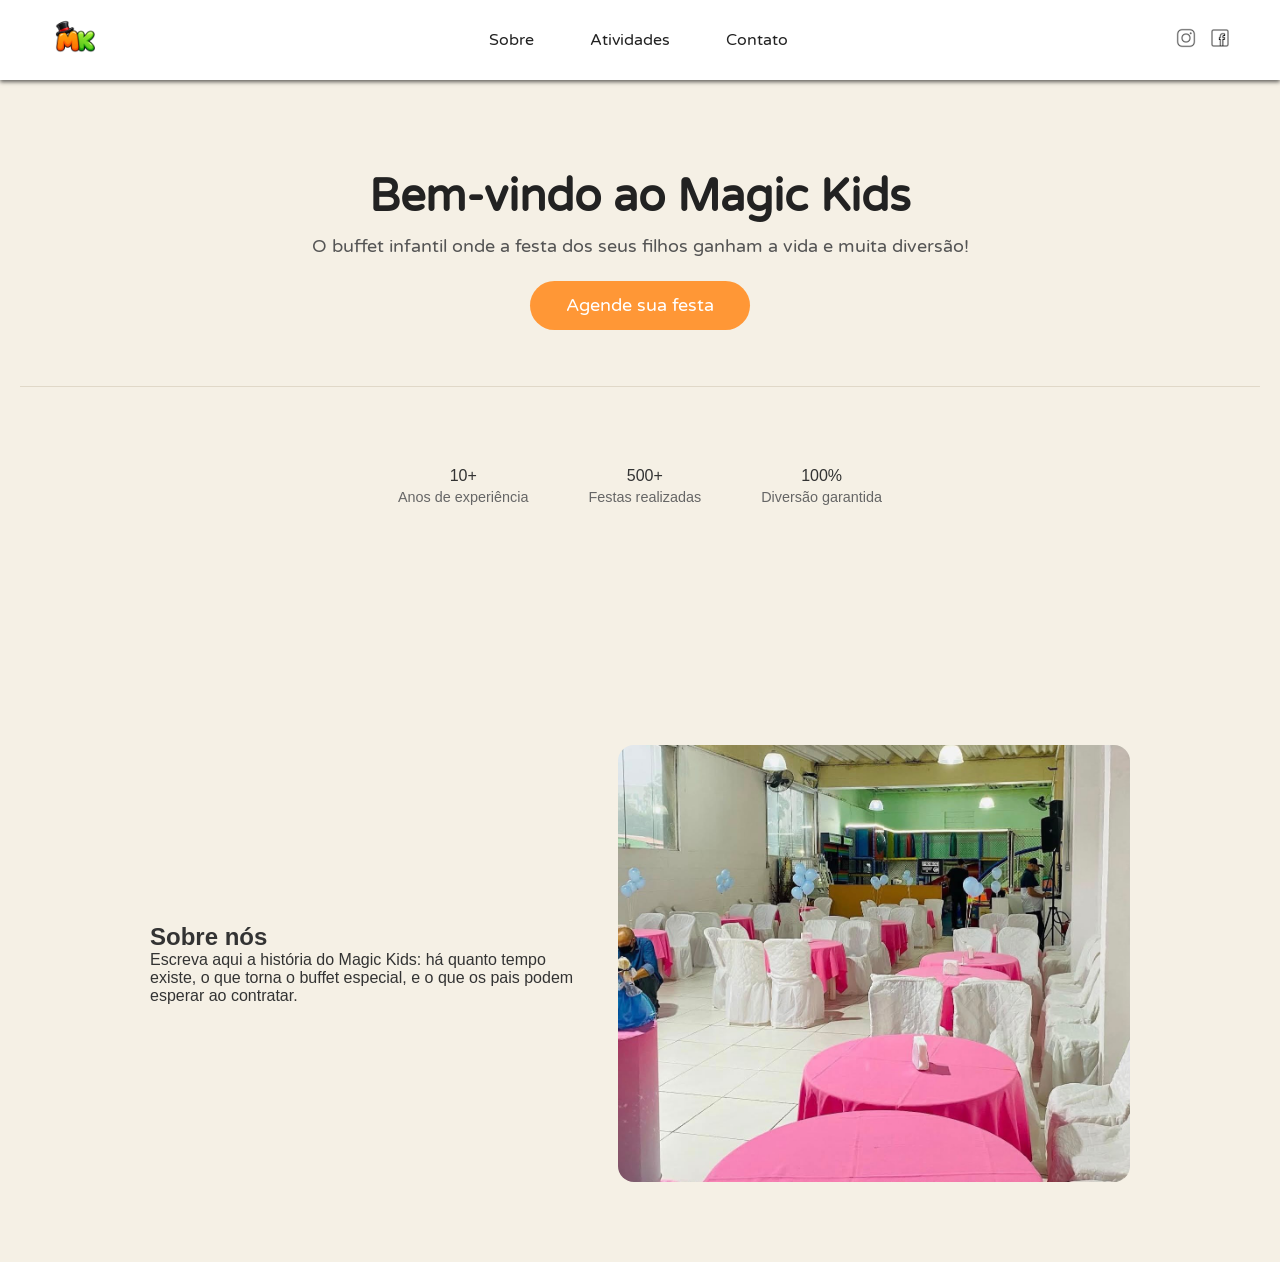
==== index.html @ 4e3cb8ff "buffet tcc" ====
<!DOCTYPE html>
<html lang="pt-br">
<head>
    <meta charset="UTF-8">
    <meta name="viewport" content="width=device-width, initial-scale=1.0">
    <title>Magic Kids</title>
    <link rel="stylesheet" href="style.css">

    <link href="https://fonts.googleapis.com/css2?family=Varela+Round&display=swap" rel="stylesheet">
    <link rel="stylesheet" href="https://www.instagram.com/buffet_magickids/">

</head>
<body>

    <header class="header" id="topo">
        <a href="#topo" class="logo">
            <img src="imagens/kids magic logo.png" alt="Magic Kids">
        </a>

        <nav class="menu">
            <ul>
                <li><a href="#sobre">Sobre</a></li>
                <li><a href="#atividades">Atividades</a></li>
                <li><a href="#contato">Contato</a></li>
            </ul>
        </nav>
        <div class="redes-sociais">
            <a href="https://www.instagram.com/buffet_magickids/" target="_blank">
                <img src="imagens/icons8-instagram-50.png" alt="Instagram">
            </a>
            <a href="https://www.facebook.com/buffetmagickids" target="_blank">
                <img src="imagens/icons8-facebook-50.png" alt="Facebook">
            </a>
        </div>
    </header>
    
    <main>
        <section class="hero" id="inicio">
            <h1>Bem-vindo ao Magic Kids</h1>
            <p>O buffet infantil onde a festa dos seus filhos ganham a vida e muita diversão!</p>
            <a href="#contato" class="btn-cta">Agende sua festa</a>

            <div class="hero-stats">
                <div class="stat">
                    <span class="stat-number">10+</span>
                    <span class="stat-label">Anos de experiência</span>
                </div>
                <div class="stat">
                    <span class="stat-number">500+</span>
                    <span class="stat-label">Festas realizadas</span>
                </div>
                <div class="stat">
                    <span class="stat-number">100%</span>
                    <span class="stat-label">Diversão garantida</span>
                </div>
            </div>
        </section>
    </main>
    <section class="sobre" id="sobre">
        <div class="sobre-texto">
            <h2>Sobre nós</h2>
            <p>Escreva aqui a história do Magic Kids: há quanto tempo existe, o que torna o buffet especial, e o que os pais podem esperar ao contratar.</p>
        </div>

        <div class="sobre-imagem">
            <img src="imagens/local 1.jpeg" alt="Espaço do Magic Kids">
        </div>
    </section> 

</body>
</html>
---- style.css ----
:root{
    --laranja: #FF9736;
    --verde:#7ED321;
    --preto:#222222;
}
*{
    margin: 0;  
    padding: 0;
    box-sizing: border-box;
}
body{
    font-family: 'Poppins', sans-serif;
    color: #333;
    background-color: #F5F0E5;
}
.header{
    display: flex;
    align-items: center;
    justify-content: space-between;
    height: 80px;
    padding: 0 50px;
    background-color: #fff;
    width: 100%;
    position: fixed;
    top: 0;
    box-shadow: 0 2px 4px rgba(0, 0, 0, 0.6 );
}
.header .logo img{
    height: 50px;
    width: auto;
}
.header .menu ul{
    display: flex;
    list-style: none;
    gap: 24px;
}
.header .menu ul li a{
    font-family: 'Varela Round', sans-serif;
    text-decoration: none;
    color: var(--preto);
    padding: 8px 16px;
    position: relative;
    transition: all 0.25s ease;
}
.header .menu ul li a::after{
    content: '';
    position: absolute;
    left: 0;
    bottom: 0;
    width: 0;
    height: 2px;
    background-color: var(--laranja);
    transition: width 0.25s ease;
}
.header .menu ul li a:hover{
    background-color: var(--laranja);
    color: #fff;
    border-radius: 20px;
}
main{
    padding-top: 90px;
}
.hero{
    text-align: center;
    padding: 80px 20px;
}
.hero-stats{
    display: flex;
    justify-content: center;
    gap: 60px;
    margin-top: 56px;
    padding: 80px;
    border-top: 1px solid #e0d8c8
}
.stat{
    display: flex;
    flex-direction: column;
    align-items: center;
}
.stat-numero{
    font-family: 'Varela Round', sans-serif;
    font-size: 2rem;
    font-weight: 700;
    color: var(--laranja);
}
.stat-label{
    margin-top: 4px;
    font-size: 0.9rem;
    color: #666;
}
.hero h1{
    font-size: 2.8rem;
    font-family: 'Varela Round', sans-serif;
    color: var(--preto);
}
.hero p{
    margin-top: 12px;
    font-size: 1.1rem;
    font-family: 'Varela Round', sans-serif;
    color: #555;

}
.btn-cta{
    display: inline-block;
    margin-top: 24px;
    text-decoration: none;
    font-family: 'Varela Round', sans-serif;
    font-size: 1.1rem;
    color: #fff;
    background-color: var(--laranja);
    padding: 14px 36px;
    border-radius: 30px;
    transition: all 0.25s ease;
}
.btn-cta:hover{
    background-color: var(--verde);
    transform: translateY(-3px);
}
.sobre{
    display: flex;
    align-items: center;
    gap: 40px;
    padding: 80px 60px;
    max-width: 1100px;
    margin: 0 auto;
}
.sobre-text{
    flex: 1;
}
.sobre-text h2{
    font-size: 2rem;
    font-family: 'Varela Round', sans-serif;
    color: var(--laranja);
}
.sobre-text p{
    margin-top: 16px;
    font-size: 1.05rem;
    color: #444;
    line-height: 1.6;
}
.sobre-img{
    flex: 1;
}
.sobre-imagem img{
    width: 100%;
    border-radius: 16px;
    display: block;
}
.redes-sociais{
    display: flex;
    gap: 14px;
    align-items: center;
}
.redes-sociais img{
    width: 20px;
    height: 20px;
    transition: transform 0.25s ease;
}
.redes-sociais img:hover{
    transform: scale(1.15);
}
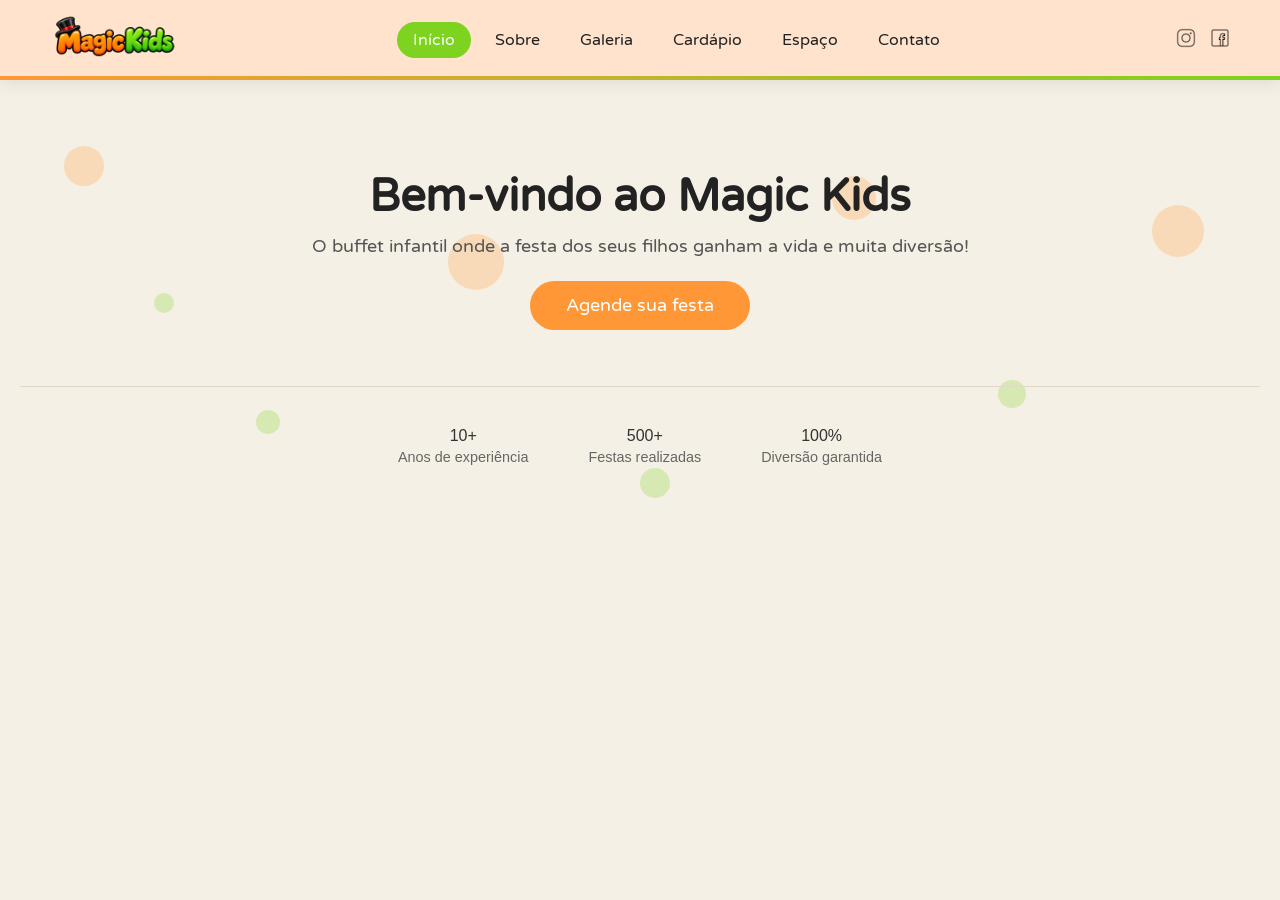
==== commit b1d800df: "Adicionando arquivos do projeto" ====
--- a/index.html
+++ b/index.html
@@ -5,23 +5,36 @@
     <meta name="viewport" content="width=device-width, initial-scale=1.0">
     <title>Magic Kids</title>
     <link rel="stylesheet" href="style.css">
+    <link rel="icon" type="image/png" href="imagens/kids magic logo.png">
 
     <link href="https://fonts.googleapis.com/css2?family=Varela+Round&display=swap" rel="stylesheet">
     <link rel="stylesheet" href="https://www.instagram.com/buffet_magickids/">
 
 </head>
 <body>
-
+    <div class="bolhas" aria-hidden="true">
+        <span></span>
+        <span></span>
+        <span></span>   
+        <span></span>
+        <span></span>
+        <span></span>
+        <span></span>
+        <span></span>
+    </div>
     <header class="header" id="topo">
-        <a href="#topo" class="logo">
-            <img src="imagens/kids magic logo.png" alt="Magic Kids">
+        <a href="index.html" class="logo">
+            <img src="imagens/magics kids.png" alt="Magic Kids">
         </a>
 
         <nav class="menu">
             <ul>
-                <li><a href="#sobre">Sobre</a></li>
-                <li><a href="#atividades">Atividades</a></li>
-                <li><a href="#contato">Contato</a></li>
+                <li><a href="index.html" class="ativo">Início</a></li>
+                <li><a href="sobre.html">Sobre</a></li>
+                <li><a href="galeria.html">Galeria</a></li>
+                <li><a href="cardapio.html">Cardápio</a></li>
+                <li><a href="espaco.html">Espaço</a></li>
+                <li><a href="contato.html">Contato</a></li>
             </ul>
         </nav>
         <div class="redes-sociais">
@@ -56,16 +69,7 @@
             </div>
         </section>
     </main>
-    <section class="sobre" id="sobre">
-        <div class="sobre-texto">
-            <h2>Sobre nós</h2>
-            <p>Escreva aqui a história do Magic Kids: há quanto tempo existe, o que torna o buffet especial, e o que os pais podem esperar ao contratar.</p>
-        </div>
 
-        <div class="sobre-imagem">
-            <img src="imagens/local 1.jpeg" alt="Espaço do Magic Kids">
-        </div>
-    </section> 
-
+    
 </body>
 </html>
--- a/style.css
+++ b/style.css
@@ -13,6 +13,7 @@
     font-family: 'Poppins', sans-serif;
     color: #333;
     background-color: #F5F0E5;
+    position: relative;
 }
 .header{
     display: flex;
@@ -20,20 +21,30 @@
     justify-content: space-between;
     height: 80px;
     padding: 0 50px;
-    background-color: #fff;
+    background-color: #FFE3CC;
     width: 100%;
     position: fixed;
     top: 0;
-    box-shadow: 0 2px 4px rgba(0, 0, 0, 0.6 );
+    box-shadow: 0 4px 16px rgba(0, 0, 0, 0.08 );
+    z-index: 1000;
+}
+.header::after{
+    content: '';
+    position: absolute;
+    left: 0;
+    bottom: 0;
+    width: 100%;
+    height: 4px;
+    background: linear-gradient(90deg, var(--laranja), var(--verde))
 }
 .header .logo img{
-    height: 50px;
+    height: 85px;
     width: auto;
 }
 .header .menu ul{
     display: flex;
     list-style: none;
-    gap: 24px;
+    gap: 8px;
 }
 .header .menu ul li a{
     font-family: 'Varela Round', sans-serif;
@@ -70,7 +81,7 @@
     justify-content: center;
     gap: 60px;
     margin-top: 56px;
-    padding: 80px;
+    padding: 40px 80px;
     border-top: 1px solid #e0d8c8
 }
 .stat{
@@ -159,4 +170,235 @@
 }
 .redes-sociais img:hover{
     transform: scale(1.15);
+}
+.bolhas{
+    position: absolute;
+    inset: 0;
+    z-index: -1;
+    pointer-events: none;
+    overflow: hidden;
+}
+.bolhas span{
+    position: absolute;
+    border-radius: 50%;
+    opacity: 0.25;
+    animation: bolha 6s ease-in-out infinite;
+}
+.bolhas span:nth-child(odd){ background: var(--laranja); }
+.bolhas span:nth-child(even){ background: var(--verde); }
+
+.bolhas span:nth-child(1){ left: 5%;  top: 25%; width: 40px; height: 40px; }
+.bolhas span:nth-child(2){ left: 20%; top: 70%; width: 24px; height: 24px; animation-delay: 1s; }
+.bolhas span:nth-child(3){ left: 35%; top: 40%; width: 56px; height: 56px; animation-delay: 2s; }
+.bolhas span:nth-child(4){ left: 50%; top: 80%; width: 30px; height: 30px; animation-delay: 0.5s; }
+.bolhas span:nth-child(5){ left: 65%; top: 30%; width: 44px; height: 44px; animation-delay: 1.5s; }
+.bolhas span:nth-child(6){ left: 78%; top: 65%; width: 28px; height: 28px; animation-delay: 2.5s; }
+.bolhas span:nth-child(7){ left: 90%; top: 35%; width: 52px; height: 52px; animation-delay: 3s; }
+.bolhas span:nth-child(8){ left: 12%; top: 50%; width: 20px; height: 20px; animation-delay: 3.5s; }
+
+@keyframes bolha{
+    0%, 100%{ transform: translateY(0); }
+    50%{ transform: translateY(-40px); }
+}
+.sobre-texto p + p{
+    margin-top: 12px;
+}
+.diferenciais{
+    list-style: none;
+    margin-top: 24px;
+}
+.diferenciais li{
+    position: relative;
+    padding-left: 32px;
+    margin-bottom: 12px;
+    color: #444;
+}
+.diferenciais li::before{
+    content: '✔';
+    position: absolute;
+    left: 0;
+    top: 0;
+    width: 22px;
+    height: 22px;
+    border-radius: 50%;
+    background-color: var(--verde);
+    color: #fff;
+    font-size: 0.8rem;
+    text-align: center;
+    line-height: 22px;
+}
+.galeria{
+    text-align: center;
+    padding: 80px 20px;
+    max-width: 1100px;
+    margin: 0 auto;
+}
+.galeria h2{
+    font-size: 2rem;
+    font-family: 'Varela Round', sans-serif;
+    color: var(--laranja);
+}
+.galeria-intro{
+    margin-top: 12px;
+    color: #555;
+}
+.galeria-grid{
+    display: grid;
+    grid-template-columns: repeat(3, 1fr);
+    gap: 32px;
+    margin-top: 40px;
+}
+.galeria-card{
+    background-color: #fff;
+    border-radius: 16px;
+    overflow: hidden;
+    box-shadow: 0 4px 16px rgba(0, 0, 0, 0.06);
+    transition: transform 0.25s ease, box-shadow 0.25s ease;
+}
+.galeria-card:hover{
+    transform: translateY(-6px);
+    box-shadow: 0 10px 24px rgba(0, 0, 0, 0.1);
+}
+.galeria-card img{
+    width: 100%;
+    height: 220px;
+    object-fit: cover;
+    display: block;
+}
+.galeria-card h3{
+    font-size: 1.2rem;
+    font-family: 'Varela Round', sans-serif;
+    color: var(--preto);
+    margin-top: 16px;
+    padding: 0 16px;
+}
+.galeria-card p{
+    font-size: 0.95rem;
+    color: #666;
+    line-height: 1.5;
+    padding: 8px 16px 20px;
+}
+.header .menu ul li a.ativo{
+    background-color: var(--verde);
+    color: #fff;
+    border-radius: 20px;
+}
+.cardapio{
+    text-align: center;
+    padding: 80px 20px;
+    max-width: 1100px;
+    margin: 0 auto;
+}
+.cardapio h2{
+    font-size: 2rem;
+    font-family: 'Varela Round', sans-serif;
+    color: var(--laranja);
+}
+.cardapio-intro{
+    margin-top: 12px;
+    color: #555;
+}
+.cardapio-lista{
+    display:flex;
+    flex-direction: column;
+    gap: 32px;
+    margin-top: 40px;
+}
+.cardapio-item{
+    display: flex;
+    align-items: center;
+    gap: 32px;
+    background-color: #fff;
+    border-radius: 16px;
+    padding: 24px;
+    box-shadow: 0 4px 16px rgba(0, 0, 0, 0.06);
+    text-align: left;
+}
+.cardapio-item.invertido{
+    flex-direction: row-reverse;
+}
+.cardapio-item img{
+    width: 45%;
+    height: 200px;
+    object-fit: cover;
+    border-radius: 12px;
+}
+.cardapio-info{
+    flex: 1;
+}
+.cardapio-info h3{
+    font-size: 1.6rem;
+    font-family: 'Varela Round', sans-serif;
+    color: var(--laranja);
+}
+.cardapio-item.invertido .cardapio-info h3{
+    color: var(--verde);
+}
+.cardapio-info ul{
+    list-style: none;
+    margin-top: 16px;
+}
+.cardapio-info li{
+    padding: 10px 0;
+    color: #555;
+    border-bottom: 1px dashed #e0d8c8;
+}
+.cardapio-info li:last-child{
+    border-bottom: none;
+}
+.espaco{
+    text-align: center;
+    padding: 80px 20px;
+    max-width: 1100px;
+    margin: 0 auto;
+}
+.espaco h2{
+    font-size: 2rem;
+    font-family: 'Varela Round', sans-serif;
+    color: var(--laranja);
+}
+.espaco-intro{
+    margin-top: 12px;
+    color: #555;
+}
+.espaco-lista{
+    display: flex;
+    flex-direction: column;
+    gap: 32px;
+    margin-top: 40px;
+}
+.espaco-item{
+    display: flex;
+    align-items: center;
+    gap: 32px;
+    background-color: #fff;
+    border-radius: 16px;
+    padding: 24px;
+    box-shadow: 0 4px 16px rgba(0, 0, 0, 0.06);
+    text-align: left;
+}
+.espaco-item.invertido{
+    flex-direction: row-reverse;
+}
+.espaco-item img{
+    width: 45%;
+    height: 260px;
+    object-fit: cover;
+    border-radius: 12px;
+}
+.espaco-info{
+    flex: 1;
+}
+.espaco-info h3{
+    font-family: 'Varela Round' , sans-serif;
+    font-size: 1.6rem;
+    color: var(--laranja);
+}
+.espaco-item.invertido .espaco-info h3{
+    color: var(--verde);
+}
+.espaco-info p{
+    margin-top: 12px;
+    color: #555;
+    line-height: 1.6;
 }
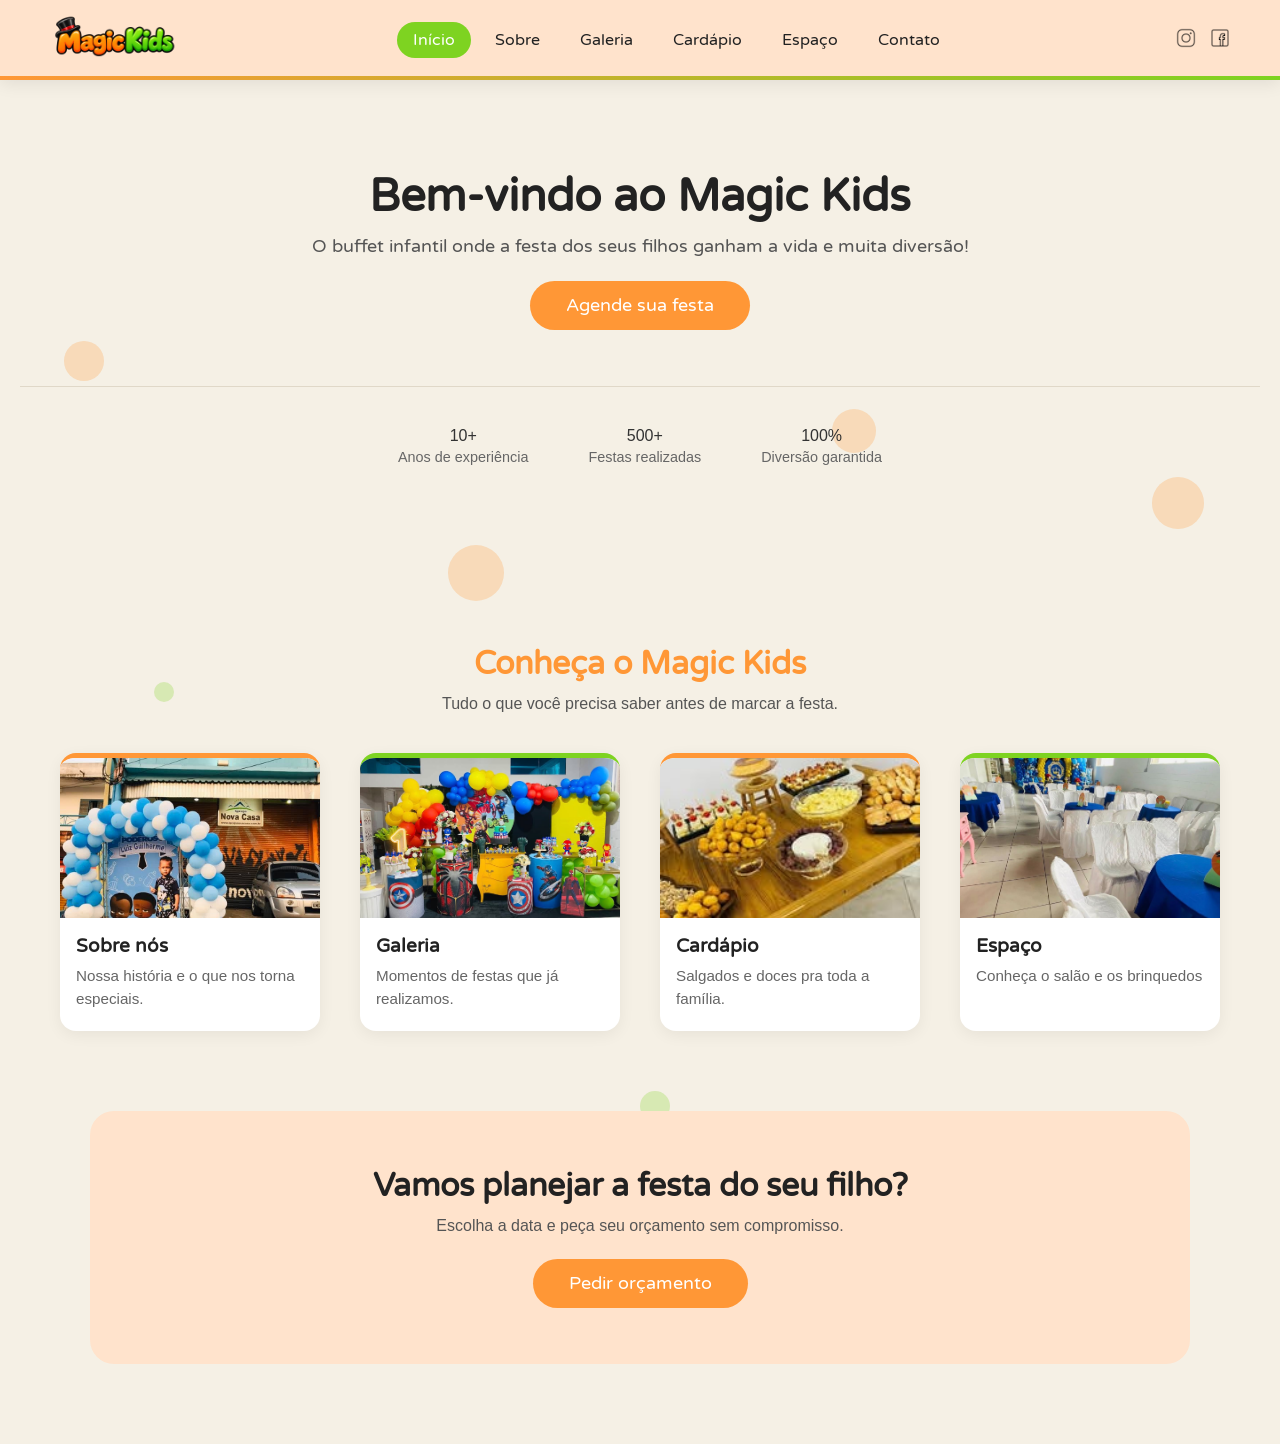
==== commit c8ad1600: "Atualização do site Magic Kids" ====
--- a/index.html
+++ b/index.html
@@ -51,7 +51,7 @@
         <section class="hero" id="inicio">
             <h1>Bem-vindo ao Magic Kids</h1>
             <p>O buffet infantil onde a festa dos seus filhos ganham a vida e muita diversão!</p>
-            <a href="#contato" class="btn-cta">Agende sua festa</a>
+            <a href="./contato.html" class="btn-cta">Agende sua festa</a>
 
             <div class="hero-stats">
                 <div class="stat">
@@ -68,6 +68,43 @@
                 </div>
             </div>
         </section>
+
+        <section class="atalhos">
+            <h2>Conheça o Magic Kids</h2>
+            <p class="atalhos-intro">Tudo o que você precisa saber antes de marcar a festa.</p>
+
+            <div class="atalhos-grid">
+                <a href="sobre.html" class="atalho">
+                    <img src="imagens/frente do lugar.jpg" alt="Fachada do Buffet">
+                    <h3>Sobre nós</h3>
+                    <p>Nossa história e o que nos torna especiais.</p>
+                </a>
+
+                <a href="galeria.html" class="atalho">
+                    <img src="imagens/decoracao 2.jpeg" alt="Decoração de festa">
+                    <h3>Galeria</h3>
+                    <p>Momentos de festas que já realizamos.</p>
+                </a>
+
+                <a href="cardapio.html" class="atalho">
+                    <img src="imagens/salgados.jpg" alt="Salgados do Magic Kids">
+                    <h3>Cardápio</h3>
+                    <p>Salgados e doces pra toda a família.</p>
+                </a>
+
+                <a href="espaco.html" class="atalho">
+                    <img src="imagens/local 3 azul.jpeg" alt="Salão do Magic Kids">
+                    <h3>Espaço</h3>
+                    <p>Conheça o salão e os brinquedos</p>
+                </a>
+            </div>
+        </section>
+
+        <section class="chamada">
+            <h2>Vamos planejar a festa do seu filho?</h2>
+            <p>Escolha a data e peça seu orçamento sem compromisso.</p>
+            <a href="contato.html" class="btn-cta">Pedir orçamento</a>
+        </section>
     </main>
 
     
--- a/style.css
+++ b/style.css
@@ -201,7 +201,7 @@
     50%{ transform: translateY(-40px); }
 }
 .sobre-texto p + p{
-    margin-top: 12px;
+    margin-top: 15px;
 }
 .diferenciais{
     list-style: none;
@@ -401,4 +401,185 @@
     margin-top: 12px;
     color: #555;
     line-height: 1.6;
+}
+.contato{
+    text-align: center;
+    padding: 80px 20px;
+    max-width: 1100px;
+    margin: 0 auto;
+}
+.contato h2{
+    font-size: 2rem;
+    font-family: 'Varela Round', sans-serif;
+    color: var(--laranja);
+}
+.contato-intro{
+    margin-top: 12px;
+    color: #555;
+}
+.contato-grid{
+    display: grid;
+    grid-template-columns: 1fr;
+    gap: 32px;
+    margin-top: 40px;
+    align-items: start;
+    text-align: left;
+}
+.contato-info,
+.contato-form{
+    background-color: #fff;
+    border-radius: 16px;
+    padding: 28px 24px;
+    box-shadow: 0 4px 16px rgba(0, 0, 0, 0.06);
+}
+.contato-info{
+    border-top: 5px solid var(--verde);
+}
+.contato-form{
+    border-top: 5px solid var(--laranja);
+}
+.contato-info h3,
+.contato-form h3{
+    font-family: 'Varela Round', sans-serif;
+    font-size: 1.4rem;
+    color: var(--preto);
+    margin-bottom: 16px;
+}
+.contato-info ul{
+    list-style: none;
+}
+.contato-info li{
+    padding: 10px 0;
+    color: #555;
+    border-bottom: 1px dashed #e0d8c8;
+}
+.contato-info li span{
+    display: block;
+    font-size: 0.85rem;
+    color: var(--laranja);
+}
+.contato-info .btn-cta{
+    width: 100%;
+    text-align: center;
+}
+.campo{
+    display: flex;
+    flex-direction: column;
+    margin-bottom: 16px;
+}
+.campos-duplos{
+    display: grid;
+    grid: 1fr 1fr;
+    gap: 16px;
+}
+.campo label{
+    font-size: 0.9rem;
+    color: #555;
+    margin-bottom: 6px;
+}
+.campo input,
+.campo select{
+    padding: 12px 14px;
+    border: 1px solid #e0d8c8;
+    border-radius: 10px;
+    font-family: inherit;
+    font-size: 1rem;
+    background-color: #fff;
+}
+.campo input:focus,
+.campo select:focus{
+    outline: 2px solid var(--laranja);
+    border-color: var(--laranja);
+}
+.aviso-data{
+    min-height: 22px;
+    margin: -8px 0 12px;
+    font-size: 0.9rem;
+}
+.aviso-data.livre{
+    color: #3B6D11;
+}
+.aviso-data.ocupoda{
+    color: #A32D2D;
+}
+.contaot-form .btn-cta{
+    width: 100%;
+    border: none;
+    cursor: pointer;
+    font-family: 'Varela Round', sans-serif;
+}
+.atalhos{
+    text-align: center;
+    padding: 60px 20px 80px;
+    max-width: 1200px;
+    margin: 0 auto;
+}
+.atalhos h2{
+    font-size: 2rem;
+    font-family: 'Varela Round', sans-serif;
+    color: var(--laranja);
+}
+.atalhos-intro{
+    margin-top: 12px;
+    color: #555;
+}
+.atalhos-grid{
+    display: grid;
+    grid-template-columns: repeat(4, 1fr);
+    gap: 40px;
+    margin-top: 40px;
+}
+.atalho{
+    display: block;
+    background-color: #fff;
+    border-radius: 16px;
+    overflow: hidden;
+    text-decoration: none;
+    text-align: left;
+    box-shadow: 0 4px 16px rgba(0, 0, 0, 0.06);
+    border-top: 5px solid var(--laranja);
+    transition: transform 0.25s ease, box-shadow 0.25s ease;
+}
+.atalho:nth-child(even){
+    border-top-color: var(--verde);
+}
+.atalho:hover{
+    transform: translateY(-6px);
+    box-shadow: 0 10px 24px rgba(0, 0, 0, 0.1);
+}
+.atalho img{
+    width: 100%;
+    height: 160px;
+    object-fit: cover;
+    display: block;
+}
+.atalho h3{
+    font-family: 'Varela Round', sans-serif;
+    font-size: 1.2rem;
+    color: var(--preto);
+    margin-top: 16px;
+    padding: 0 16px;
+}
+.atalho p{
+    font-size: 0.95rem;
+    color: #666;
+    line-height: 1.5;
+    padding: 8px 16px 20px;
+}
+.chamada{
+    max-width: 1100px;
+    margin: 0 auto 80px;
+    padding: 56px 24px;
+    text-align: center;
+    background-color: #FFE3CC;
+    border-radius: 24px;
+}
+.chamada h2{
+    font-family: 'Varela Round', sans-serif;
+    font-size: 2rem;
+    color: var(--preto);
+}
+.chamada p{
+    margin-top: 12px;
+    color: #555;
 }
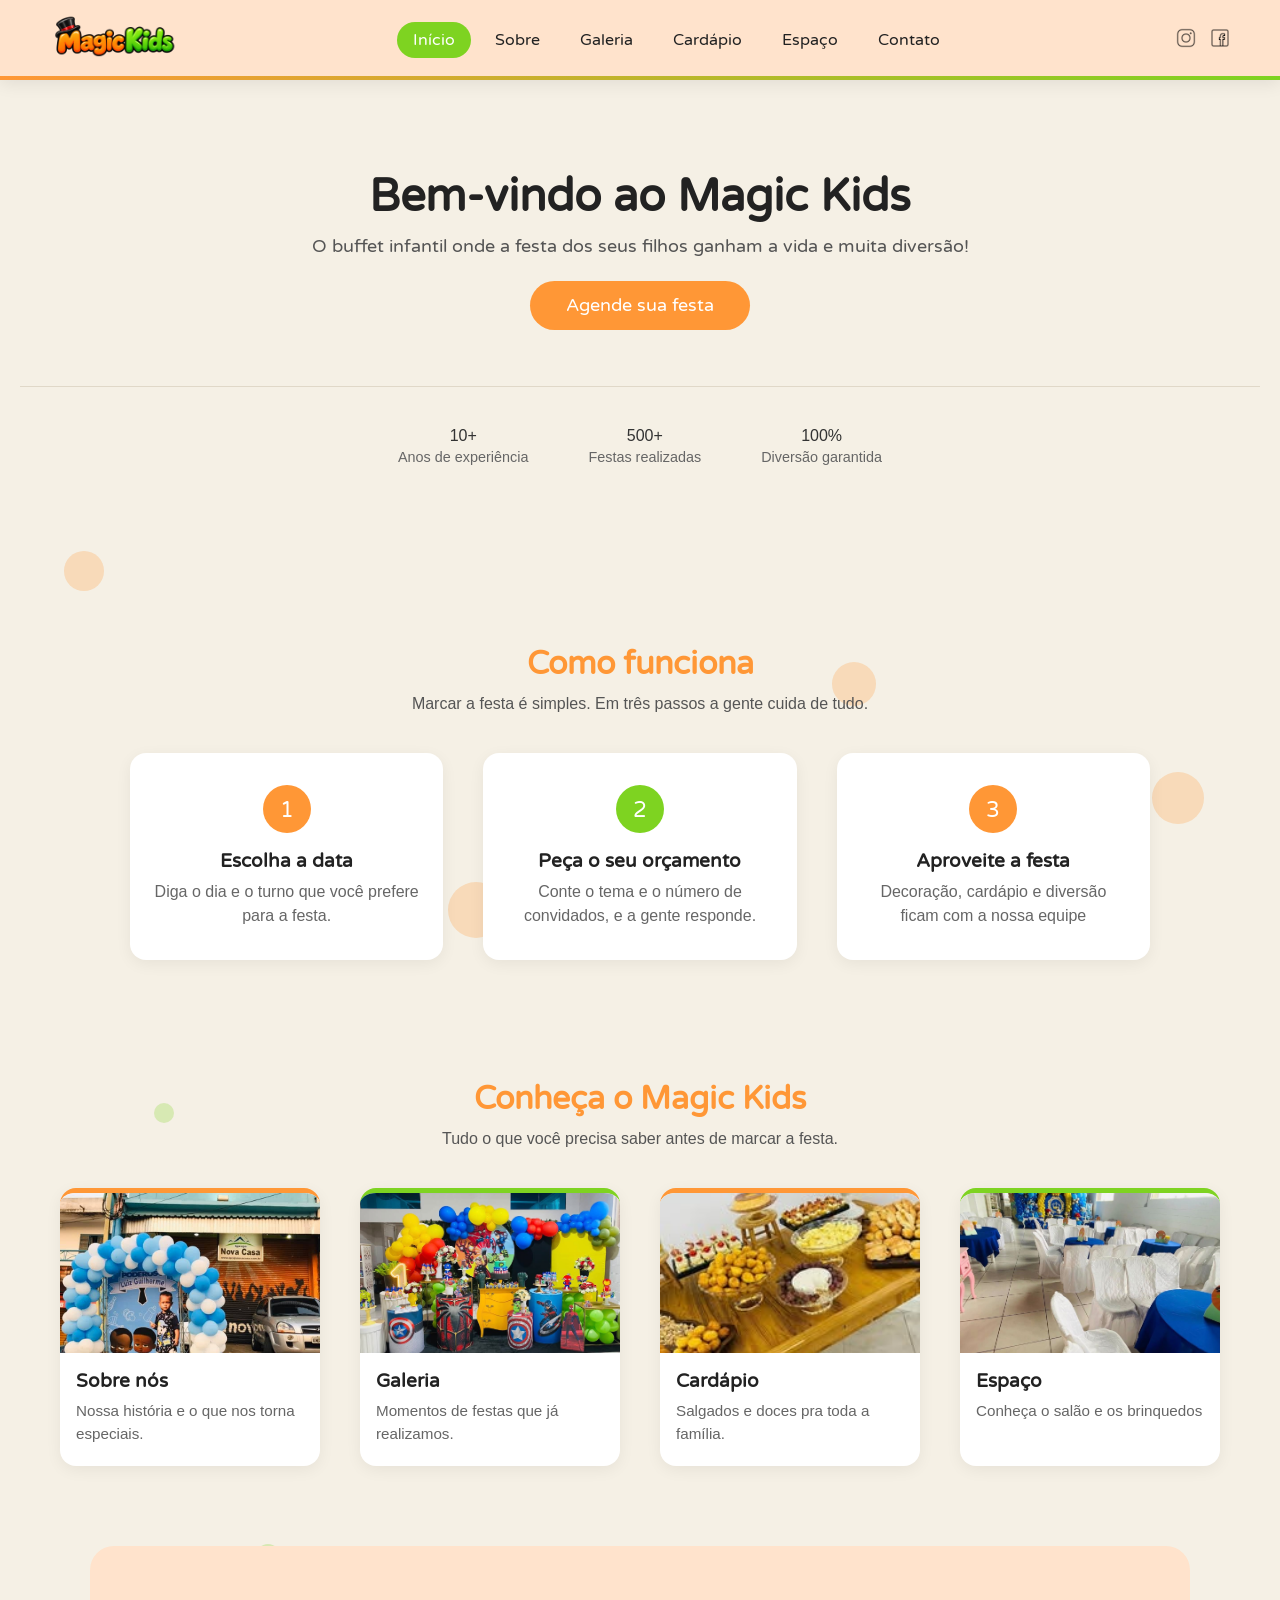
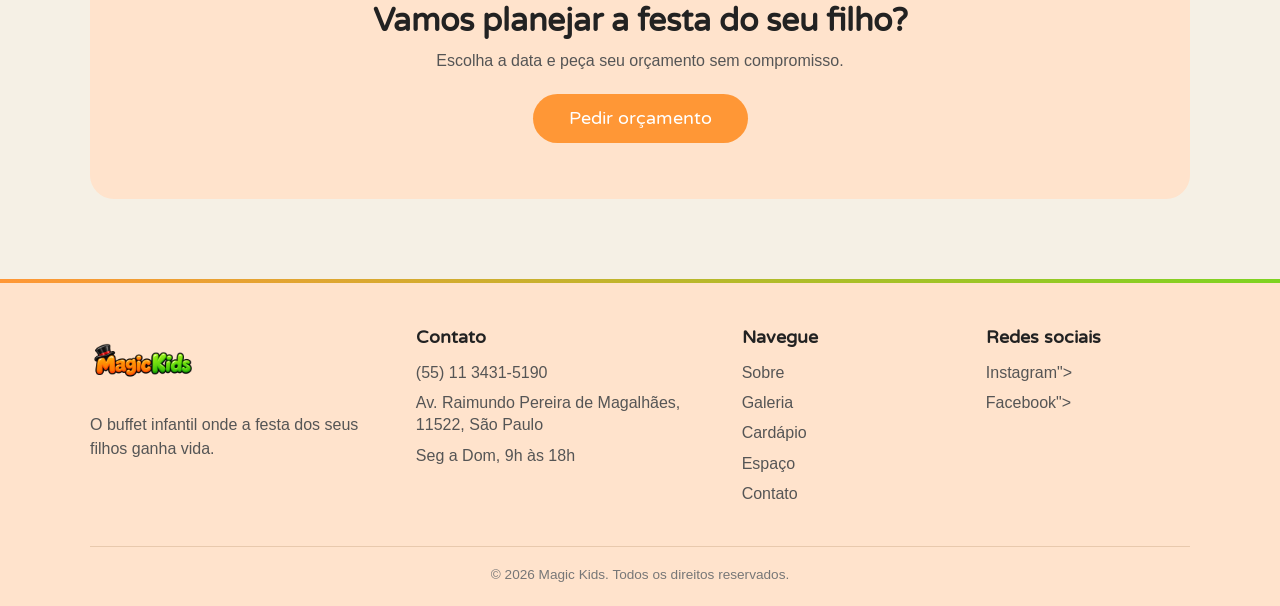
==== commit 5fa0f567: "Atualização do site Magic Kids" ====
--- a/index.html
+++ b/index.html
@@ -45,6 +45,12 @@
                 <img src="imagens/icons8-facebook-50.png" alt="Facebook">
             </a>
         </div>
+
+        <button class="menu-toggle" aria-label="Abrir menu" aria-expanded="false">
+            <span></span>
+            <span></span>
+            <span></span>
+        </button>
     </header>
     
     <main>
@@ -65,6 +71,31 @@
                 <div class="stat">
                     <span class="stat-number">100%</span>
                     <span class="stat-label">Diversão garantida</span>
+                </div>
+            </div>
+        </section>
+
+        <section class="passos">
+            <h2>Como funciona</h2>
+            <p class="passos-intro">Marcar a festa é simples. Em três passos a gente cuida de tudo.</p>
+
+            <div class="passos-grid">
+                <div class="passo">
+                    <span class="passo-num">1</span>
+                    <h3>Escolha a data</h3>
+                    <p>Diga o dia e o turno que você prefere para a festa.</p>
+                </div>
+
+                <div class="passo">
+                    <span class="passo-num">2</span>
+                    <h3>Peça o seu orçamento</h3>
+                    <p>Conte o tema e o número de convidados, e a gente responde.</p>
+                </div>
+
+                <div class="passo">
+                    <span class="passo-num">3</span>
+                    <h3>Aproveite a festa</h3>
+                    <p>Decoração, cardápio e diversão ficam com a nossa equipe</p>
                 </div>
             </div>
         </section>
@@ -107,6 +138,45 @@
         </section>
     </main>
 
-    
+    <footer class="rodape">
+        <div class="rodape-grid">
+            <div class="rodape-marca">
+                <img src="imagens/magics kids.png" alt="Magic Kids">
+                <p>O buffet infantil onde a festa dos seus filhos ganha vida.</p>
+            </div>
+
+            <div class="rodape-col">
+                <h3>Contato</h3>
+                <ul>
+                    <li>(55) 11 3431-5190</li>
+                    <li>Av. Raimundo Pereira de Magalhães, 11522, São Paulo</li>
+                    <li>Seg a Dom, 9h às 18h</li>
+                </ul>
+            </div>
+
+            <div class="rodape-col">
+                <h3>Navegue</h3>
+                <ul>
+                    <li><a href="sobre.html">Sobre</a></li>
+                    <li><a href="galeria.html">Galeria</a></li>
+                    <li><a href="cardapio.html">Cardápio</a></li>
+                    <li><a href="espaco.html">Espaço</a></li>
+                    <li><a href="contato.html">Contato</a></li>
+                </ul>
+            </div>
+
+            <div class="rodape-col">
+                <h3>Redes sociais</h3>
+                <ul>
+                    <li><a href="https://www.instagram.com/buffet_magickids/" target="_blank">Instagram"></a></li>
+                    <li><a href="https://www.facebook.com/buffetmagickids" target="_blank">Facebook"></a></li>
+                </ul>
+            </div>
+        </div>
+
+        <p class="rodape-copy">© 2026 Magic Kids. Todos os direitos reservados.</p>
+    </footer>
+
+     <script src="script.js"></script>
 </body>
 </html>
--- a/style.css
+++ b/style.css
@@ -131,7 +131,7 @@
 .sobre{
     display: flex;
     align-items: center;
-    gap: 40px;
+    gap: 5px;
     padding: 80px 60px;
     max-width: 1100px;
     margin: 0 auto;
@@ -582,4 +582,342 @@
 .chamada p{
     margin-top: 12px;
     color: #555;
-}+}
+.rodape{
+    background-color: #FFE3CC;
+    padding: 48px 50px 24px;
+    position: relative;
+    margin-top: 40px;
+}
+.rodape::before{
+    content: '';
+    position: absolute;
+    left: 0;
+    top: 0;
+    width: 100%;
+    height: 4px;
+    background: linear-gradient(90deg, var(--laranja), var(--verde));
+}
+.rodape-grid{
+    display: grid;
+    grid-template-columns: 1.4fr 1.4fr 1fr 1fr;
+    gap: 40px;
+    max-width: 1100px;
+    margin: 0 auto;
+}
+.rodape-marca img{
+    height: 70px;
+    width: auto;
+}
+.rodape-marca p{
+    margin-top: 12px;
+    color: #555;
+    line-height: 1.5rem;
+}
+.rodape-col h3{
+    font-family: 'Varela Round', sans-serif;
+    font-size: 1.1rem;
+    color: var(--preto);
+    margin-bottom: 14px;
+}
+.rodape-col ul{
+    list-style: none;
+}
+.rodape-col li{
+    margin-bottom: 8px;
+    color: #555;
+    line-height: 1.4;
+}
+.rodape-col a{
+    color: #555;
+    text-decoration: none;
+    transition: color 0.25s ease;
+}
+.rodape-col a:hover{
+    color: var(--laranja);
+}
+.rodape-copy{
+    max-width: 1100px;
+    margin: 32px auto 0;
+    padding-top: 20px;
+    border-top: 1px solid #e8c9ad;
+    text-align: center;
+    font-size: 0.85rem;
+    color: #777;
+}
+.calendario {
+    border: 1px solid #ddd;
+    border-radius: 12px;
+    padding: 10px;
+    background: #fff;
+    max-width: 320px;
+}
+.cal-topo {
+    display: flex;
+    justify-content: space-between;
+    align-items: center;
+    margin-bottom: 8px;
+    font-weight: 700;
+}
+.cal-topo button {
+     border: 0; 
+     background: none; 
+     font-size: 1.4rem; 
+     cursor: pointer; 
+}
+.cal-topo button:disabled {
+     opacity: .3; 
+     cursor: default; 
+}
+.cal-grade {
+     display: grid; 
+     grid-template-columns: repeat(7, 1fr); 
+     gap: 4px; 
+     text-align: center; 
+}
+.cal-semana {
+     font-size: .75rem; 
+     font-weight: 700; 
+     color: #777; 
+}
+.cal-dia {
+     border: 0; 
+     padding: 8px 0; 
+     border-radius: 8px; 
+     background: #f3f4f6; 
+     cursor: pointer; 
+     font: inherit; 
+}
+.cal-dia:disabled {
+     background: transparent; 
+     color: #bbb; 
+     cursor: not-allowed; 
+}
+.cal-dia.ocupado:disabled {
+     background: #fee2e2; 
+     color: #b91c1c; 
+     text-decoration: line-through; 
+}
+.cal-dia.selecionado {
+     background: #2563eb; 
+     color: #fff; 
+}
+.passos{
+    text-align: center;
+    padding: 60px 40px;
+    max-width: 1100px;
+    margin: 0 auto;
+}
+.passos h2{
+    font-size: 2rem;
+    font-family: 'Varela Round' , sans-serif;
+    color: var(--laranja);
+}
+.passos-intro{
+    margin-top: 12px;
+    color: #555;
+}   
+.passos-grid{
+    display: grid;
+    grid-template-columns: repeat(3, 1fr);
+    gap: 40px;
+    margin-top: 40px;
+}
+.passo{
+    background-color: #fff;
+    border-radius: 16px;
+    padding: 32px 24px;
+    box-shadow: 0 4px 16px rgba(0, 0, 0, 0.06);
+}
+.passo-num{
+    display: flex;
+    align-items: center;
+    justify-content: center;
+    width: 48px;
+    height: 48px;
+    margin: 0 auto 16px;
+    border-radius: 50%;
+    background-color: var(--laranja);
+    color: #fff;
+    font-family: 'Varela Round', sans-serif;
+    font-size: 1.4rem;
+}
+.passo:nth-child(even) .passo-num{
+    background-color: var(--verde);
+}
+.passo h3{
+    font-family: 'Varela Round', sans-serif;
+    font-size: 1.2rem;
+    color: var(--preto);
+}
+.passo p{
+    margin-top: 8px;
+    color: #666;
+    line-height: 1.5;
+}
+.menu-toggle{
+    display: none;
+    flex-direction: column;
+    gap: 5px;
+    background: none;
+    border: none;
+    cursor: pointer;
+    padding: 8px;
+}
+.menu-toggle span{
+    display: block;
+    width: 26px;
+    height: 3px;
+    background-color: var(--preto);
+    border-radius: 2px;
+    transition: transform 0.3s ease, opacity 0.3s ease;
+}
+.menu-toggle.aberto span:nth-child(1){
+    transform: translateY(8px) rotate(45deg);
+}
+.menu-toggle.aberto span:nth-child(2){
+    opacity: 0;
+}
+.menu-toggle.aberto span:nth-child(3){
+    transform: translateY(-8px) rotate(-45deg);
+}
+
+@media (max-width: 1000px){
+    .header{
+        padding: 0 20px;
+    }
+    .header .logo img{
+        height: 55px;
+    }
+    .redes-sociais{
+        display: none;
+    }
+    .menu-toggle{
+        display: flex;
+    }
+    .header .menu{
+        z-index: 1001;
+        position: absolute;
+        top: 100%;
+        left: 0;
+        width: 100%;
+        background-color: #FFE3CC;
+        max-height: 0;
+        overflow: hidden;
+        transition: max-height 0.35s ease;
+        box-shadow: 0 8px 16px rgba(0, 0, 0, 0.08 );
+    }
+    .header .menu.aberto{
+        max-height: 80vh;
+    }
+    .header .menu ul{
+        flex-direction: column;
+        gap: 0;
+        padding: 8px 20px 16px;
+    }
+    .header .menu ul li a{
+        display: block;
+        padding: 14px 16px;
+    }
+}
+#adm-raiz[hidden], #adm-raiz [hidden] {
+    display: none !important;
+}
+ 
+#adm-raiz { 
+    position: fixed; 
+    top: 0; 
+    right: 0; 
+    bottom: 0; 
+    width: min(380px, 100%); 
+    background: #fff; 
+    color: #111;
+    z-index: 99999; 
+    box-shadow: -4px 0 20px rgba(0,0,0,.25); 
+    overflow: auto; 
+    padding: 20px;
+    font-family: system-ui, sans-serif; 
+    font-size: 15px; 
+}
+#adm-raiz h2 { 
+    margin: 0; 
+    font-size: 1.2rem; 
+}
+#adm-raiz h3 { 
+    font-size: 1rem;
+    margin: 16px 0 6px; 
+}
+#adm-raiz label { 
+    display: block; 
+    font-weight: 600; 
+    font-size: .85rem; 
+    margin-bottom: 12px; 
+}
+#adm-raiz input, #adm-raiz textarea { 
+    width: 100%; 
+    margin-top: 5px; 
+    padding: 9px; 
+    border: 1px solid #d1d5db;
+    border-radius: 8px; 
+    font: inherit; 
+    box-sizing: border-box; 
+}
+#adm-raiz textarea { 
+    min-height: 70px; 
+    resize: vertical; 
+}
+#adm-raiz button { 
+    padding: 9px 14px; 
+    border: 0; 
+    border-radius: 8px; 
+    background: #2563eb; 
+    color: #fff; 
+    font: inherit; 
+    cursor: pointer; 
+}
+#adm-raiz button.sec { 
+    background: #e5e7eb; 
+    color: #111; 
+}
+#adm-raiz .adm-topo { 
+    display: flex; 
+    justify-content: space-between; 
+    align-items: center; 
+    margin-bottom: 12px; 
+}
+#adm-raiz .adm-dica { 
+    font-size: .8rem; 
+    color: #6b7280; 
+}
+#adm-raiz .adm-linha { 
+    display: flex; 
+    gap: 8px; 
+}
+#adm-raiz .adm-linha input { 
+margin-top: 0; 
+}
+#adm-raiz ul { 
+    list-style: none; 
+    padding: 0; 
+    margin: 10px 0 0; 
+}
+#adm-raiz li { 
+    display: flex; 
+    justify-content: space-between; 
+    align-items: center; 
+    padding: 6px 0; 
+    border-bottom: 1px solid #eee; 
+}
+#adm-raiz hr { 
+    border: 0; 
+    border-top: 1px solid #eee; 
+    margin: 16px 0; 
+}
+#adm-raiz .adm-ok { 
+    color: #15803d; 
+    font-weight: 600; 
+}
+#adm-raiz .adm-erro { 
+    color: #b91c1c; 
+    font-weight: 600; 
+}
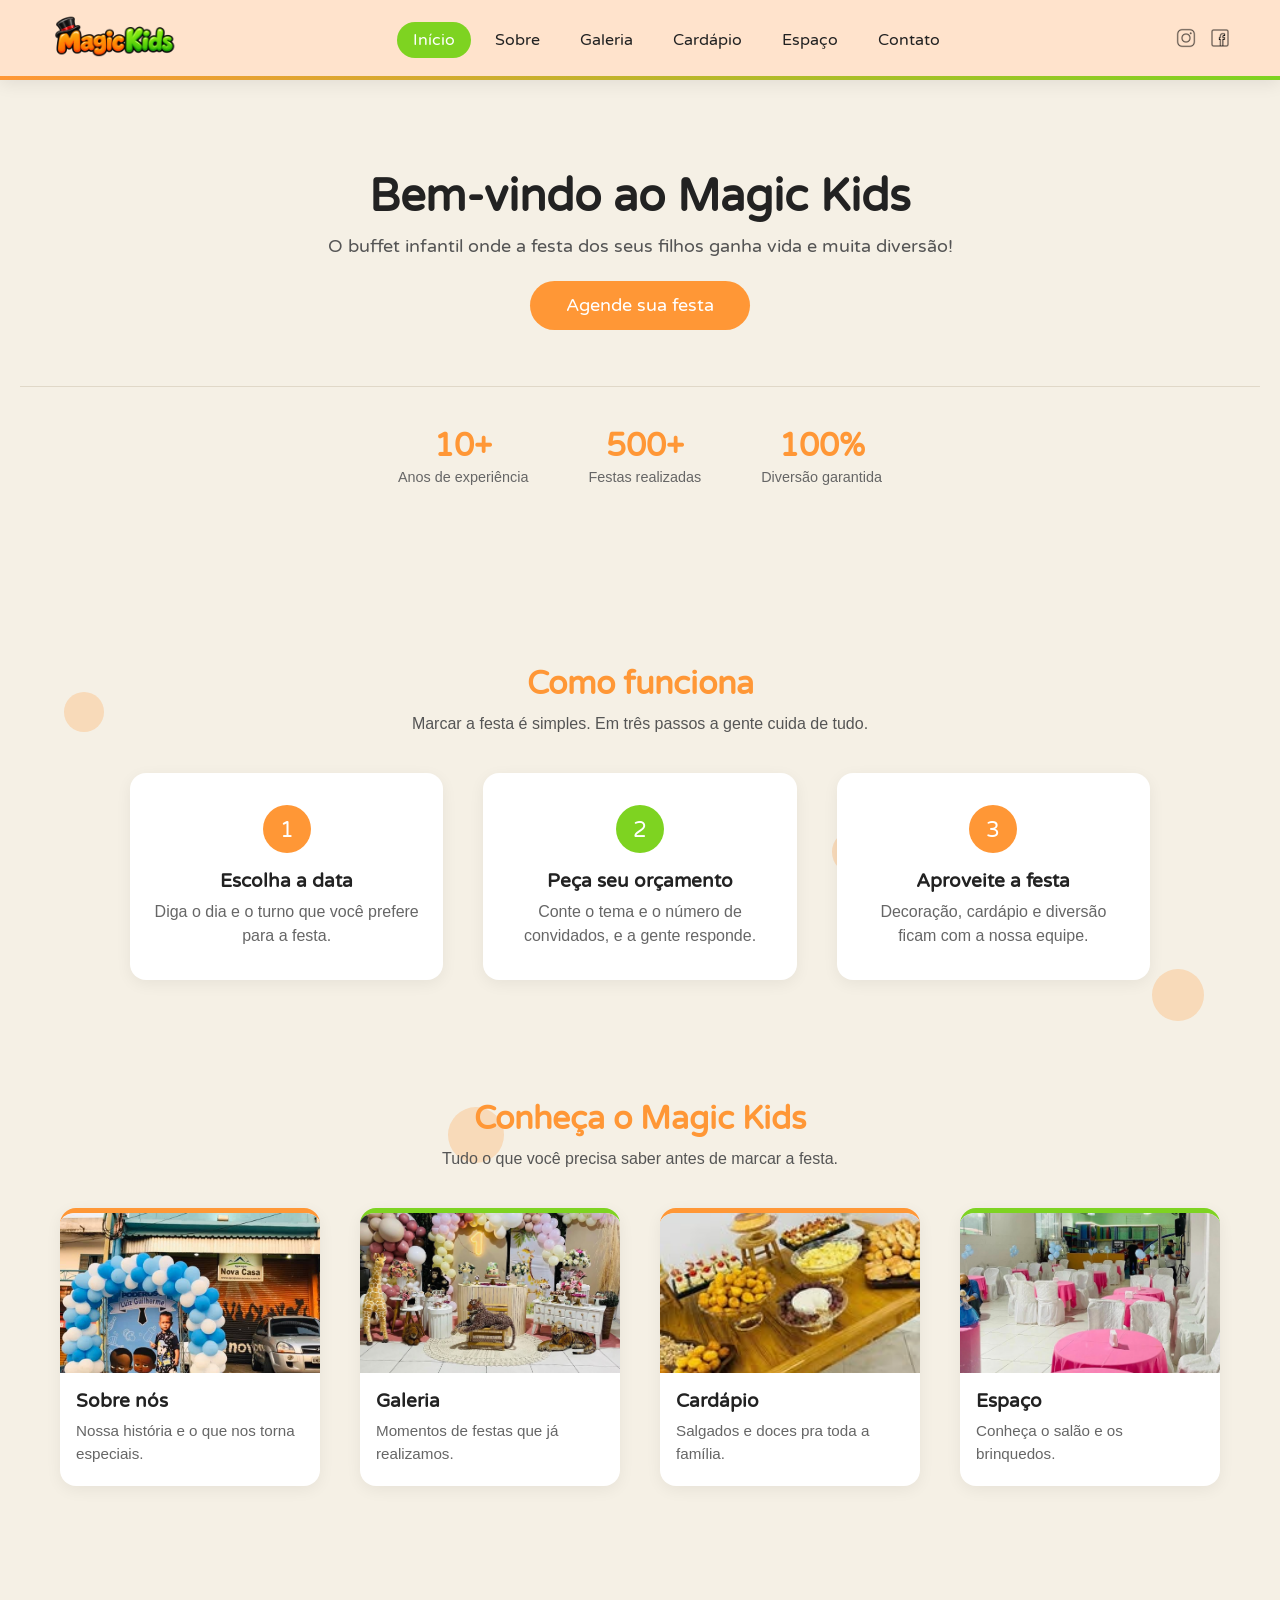
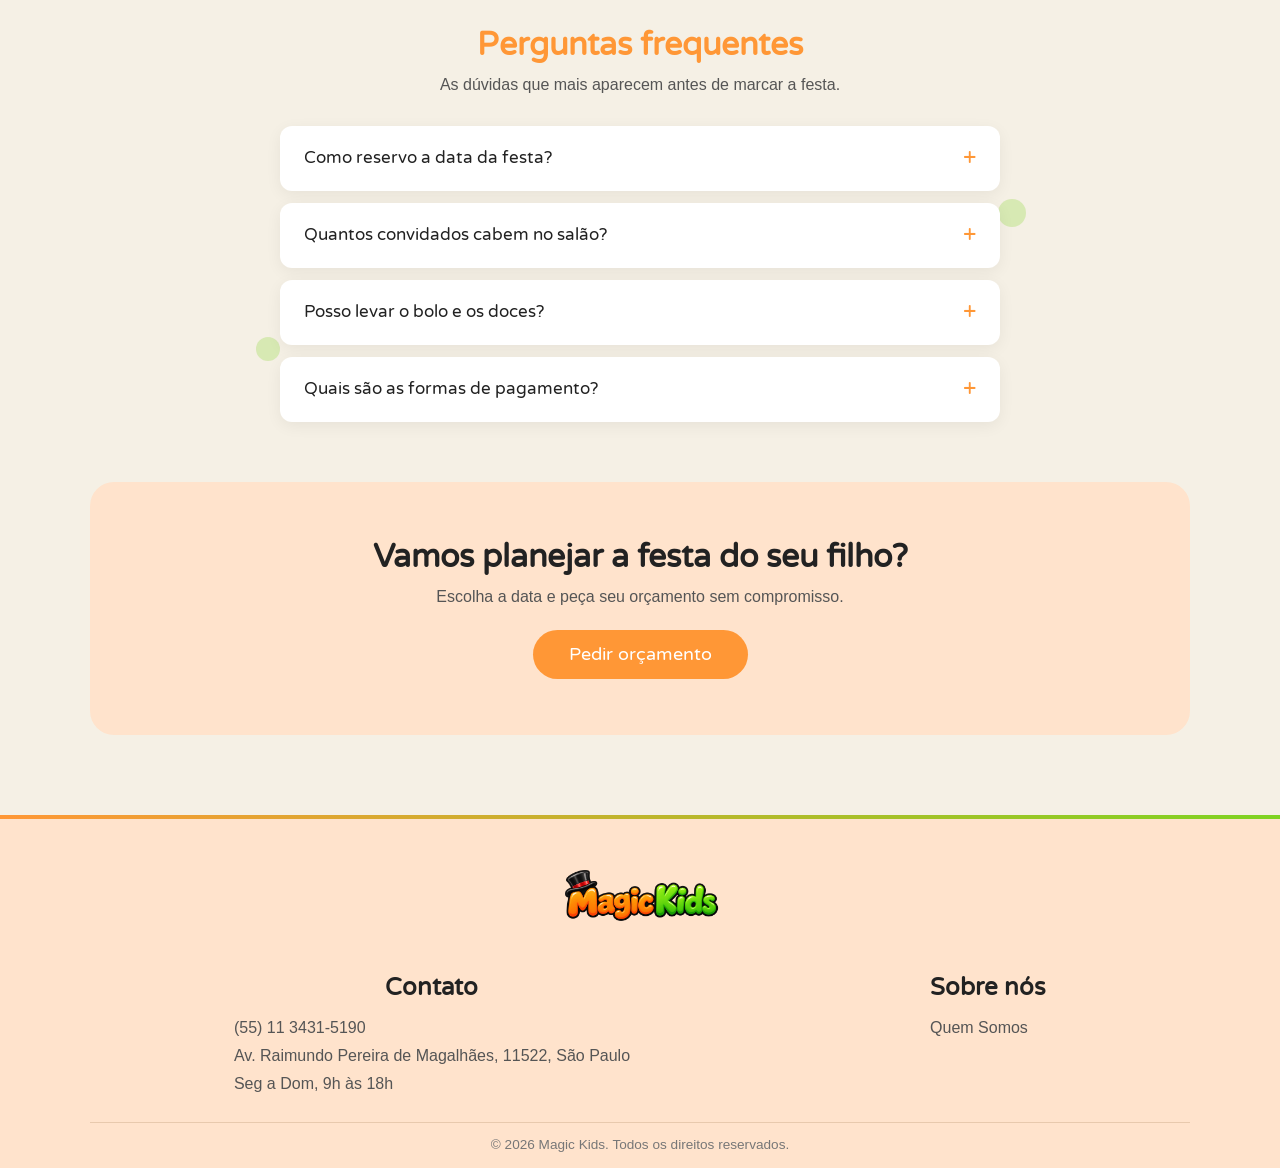
==== commit 7b721815: "Reorganizando estrutura do Magic Kids" ====
--- a/index.html
+++ b/index.html
@@ -6,22 +6,20 @@
     <title>Magic Kids</title>
     <link rel="stylesheet" href="style.css">
     <link rel="icon" type="image/png" href="imagens/kids magic logo.png">
-
     <link href="https://fonts.googleapis.com/css2?family=Varela+Round&display=swap" rel="stylesheet">
-    <link rel="stylesheet" href="https://www.instagram.com/buffet_magickids/">
-
 </head>
 <body>
     <div class="bolhas" aria-hidden="true">
         <span></span>
         <span></span>
-        <span></span>   
+        <span></span>
         <span></span>
         <span></span>
         <span></span>
         <span></span>
         <span></span>
     </div>
+
     <header class="header" id="topo">
         <a href="index.html" class="logo">
             <img src="imagens/magics kids.png" alt="Magic Kids">
@@ -37,6 +35,7 @@
                 <li><a href="contato.html">Contato</a></li>
             </ul>
         </nav>
+
         <div class="redes-sociais">
             <a href="https://www.instagram.com/buffet_magickids/" target="_blank">
                 <img src="imagens/icons8-instagram-50.png" alt="Instagram">
@@ -52,24 +51,24 @@
             <span></span>
         </button>
     </header>
-    
+
     <main>
         <section class="hero" id="inicio">
             <h1>Bem-vindo ao Magic Kids</h1>
-            <p>O buffet infantil onde a festa dos seus filhos ganham a vida e muita diversão!</p>
-            <a href="./contato.html" class="btn-cta">Agende sua festa</a>
+            <p>O buffet infantil onde a festa dos seus filhos ganha vida e muita diversão!</p>
+            <a href="contato.html" class="btn-cta">Agende sua festa</a>
 
             <div class="hero-stats">
                 <div class="stat">
-                    <span class="stat-number">10+</span>
+                    <span class="stat-numero">10+</span>
                     <span class="stat-label">Anos de experiência</span>
                 </div>
                 <div class="stat">
-                    <span class="stat-number">500+</span>
+                    <span class="stat-numero">500+</span>
                     <span class="stat-label">Festas realizadas</span>
                 </div>
                 <div class="stat">
-                    <span class="stat-number">100%</span>
+                    <span class="stat-numero">100%</span>
                     <span class="stat-label">Diversão garantida</span>
                 </div>
             </div>
@@ -88,14 +87,14 @@
 
                 <div class="passo">
                     <span class="passo-num">2</span>
-                    <h3>Peça o seu orçamento</h3>
+                    <h3>Peça seu orçamento</h3>
                     <p>Conte o tema e o número de convidados, e a gente responde.</p>
                 </div>
 
                 <div class="passo">
                     <span class="passo-num">3</span>
                     <h3>Aproveite a festa</h3>
-                    <p>Decoração, cardápio e diversão ficam com a nossa equipe</p>
+                    <p>Decoração, cardápio e diversão ficam com a nossa equipe.</p>
                 </div>
             </div>
         </section>
@@ -106,13 +105,13 @@
 
             <div class="atalhos-grid">
                 <a href="sobre.html" class="atalho">
-                    <img src="imagens/frente do lugar.jpg" alt="Fachada do Buffet">
+                    <img src="imagens/frente do lugar.jpg" alt="Fachada do Magic Kids">
                     <h3>Sobre nós</h3>
                     <p>Nossa história e o que nos torna especiais.</p>
                 </a>
 
                 <a href="galeria.html" class="atalho">
-                    <img src="imagens/decoracao 2.jpeg" alt="Decoração de festa">
+                    <img src="imagens/decoracao 1.jpeg" alt="Decoração de festa">
                     <h3>Galeria</h3>
                     <p>Momentos de festas que já realizamos.</p>
                 </a>
@@ -124,10 +123,37 @@
                 </a>
 
                 <a href="espaco.html" class="atalho">
-                    <img src="imagens/local 3 azul.jpeg" alt="Salão do Magic Kids">
+                    <img src="imagens/local 1.jpeg" alt="Salão do Magic Kids">
                     <h3>Espaço</h3>
-                    <p>Conheça o salão e os brinquedos</p>
+                    <p>Conheça o salão e os brinquedos.</p>
                 </a>
+            </div>
+        </section>
+
+        <section class="faq">
+            <h2>Perguntas frequentes</h2>
+            <p class="faq-intro">As dúvidas que mais aparecem antes de marcar a festa.</p>
+
+            <div class="faq-lista">
+                <details>
+                    <summary>Como reservo a data da festa?</summary>
+                    <p>Escolha o dia no calendário da página de Contato e peça seu orçamento. A gente responde confirmando se a data está disponível.</p>
+                </details>
+
+                <details>
+                    <summary>Quantos convidados cabem no salão?</summary>
+                    <p>Escreva aqui a capacidade real do salão.</p>
+                </details>
+
+                <details>
+                    <summary>Posso levar o bolo e os doces?</summary>
+                    <p>Escreva aqui a política do buffet.</p>
+                </details>
+
+                <details>
+                    <summary>Quais são as formas de pagamento?</summary>
+                    <p>Escreva aqui as formas de pagamento e se existe sinal pra reservar a data.</p>
+                </details>
             </div>
         </section>
 
@@ -138,45 +164,33 @@
         </section>
     </main>
 
-    <footer class="rodape">
+     <footer class="rodape">
         <div class="rodape-grid">
             <div class="rodape-marca">
                 <img src="imagens/magics kids.png" alt="Magic Kids">
-                <p>O buffet infantil onde a festa dos seus filhos ganha vida.</p>
             </div>
 
             <div class="rodape-col">
                 <h3>Contato</h3>
                 <ul>
-                    <li>(55) 11 3431-5190</li>
-                    <li>Av. Raimundo Pereira de Magalhães, 11522, São Paulo</li>
+                    <li><a href="https://wa.me/551134315190?text=Ol%C3%A1!%20Quero%20um%20or%C3%A7amento%20de%20festa%20no%20Magic%20Kids">(55) 11 3431-5190</a></li>
+                    <li><a href="Av. Raimundo Pereira de Magalhães , 11522, São Paulo, Brazil 02938-000">Av. Raimundo Pereira de Magalhães, 11522, São Paulo</a></li>
                     <li>Seg a Dom, 9h às 18h</li>
                 </ul>
             </div>
 
             <div class="rodape-col">
-                <h3>Navegue</h3>
+                <h3>Sobre nós</h3>
                 <ul>
-                    <li><a href="sobre.html">Sobre</a></li>
-                    <li><a href="galeria.html">Galeria</a></li>
-                    <li><a href="cardapio.html">Cardápio</a></li>
-                    <li><a href="espaco.html">Espaço</a></li>
-                    <li><a href="contato.html">Contato</a></li>
-                </ul>
-            </div>
-
-            <div class="rodape-col">
-                <h3>Redes sociais</h3>
-                <ul>
-                    <li><a href="https://www.instagram.com/buffet_magickids/" target="_blank">Instagram"></a></li>
-                    <li><a href="https://www.facebook.com/buffetmagickids" target="_blank">Facebook"></a></li>
+                    <li><a href="sobre.html">Quem Somos</a></li>
                 </ul>
             </div>
         </div>
 
         <p class="rodape-copy">© 2026 Magic Kids. Todos os direitos reservados.</p>
     </footer>
+     
+    <script src="script.js"></script>
+</body>
+</html>
 
-     <script src="script.js"></script>
-</body>
-</html>
--- a/style.css
+++ b/style.css
@@ -1,11 +1,10 @@
-
 :root{
     --laranja: #FF9736;
-    --verde:#7ED321;
-    --preto:#222222;
+    --verde: #7ED321;
+    --preto: #222222;
 }
 *{
-    margin: 0;  
+    margin: 0;
     padding: 0;
     box-sizing: border-box;
 }
@@ -25,7 +24,7 @@
     width: 100%;
     position: fixed;
     top: 0;
-    box-shadow: 0 4px 16px rgba(0, 0, 0, 0.08 );
+    box-shadow: 0 4px 16px rgba(0, 0, 0, 0.08);
     z-index: 1000;
 }
 .header::after{
@@ -35,7 +34,7 @@
     bottom: 0;
     width: 100%;
     height: 4px;
-    background: linear-gradient(90deg, var(--laranja), var(--verde))
+    background: linear-gradient(90deg, var(--laranja), var(--verde));
 }
 .header .logo img{
     height: 85px;
@@ -69,6 +68,11 @@
     color: #fff;
     border-radius: 20px;
 }
+.header .menu ul li a.ativo{
+    background-color: var(--verde);
+    color: #fff;
+    border-radius: 20px;
+}
 main{
     padding-top: 90px;
 }
@@ -82,7 +86,7 @@
     gap: 60px;
     margin-top: 56px;
     padding: 40px 80px;
-    border-top: 1px solid #e0d8c8
+    border-top: 1px solid #e0d8c8;
 }
 .stat{
     display: flex;
@@ -110,7 +114,6 @@
     font-size: 1.1rem;
     font-family: 'Varela Round', sans-serif;
     color: #555;
-
 }
 .btn-cta{
     display: inline-block;
@@ -136,27 +139,54 @@
     max-width: 1100px;
     margin: 0 auto;
 }
-.sobre-text{
+.sobre-texto{
     flex: 1;
 }
-.sobre-text h2{
+.sobre-texto h2{
     font-size: 2rem;
     font-family: 'Varela Round', sans-serif;
     color: var(--laranja);
 }
-.sobre-text p{
+.sobre-texto p{
     margin-top: 16px;
     font-size: 1.05rem;
     color: #444;
     line-height: 1.6;
 }
-.sobre-img{
+.sobre-texto p + p{
+    margin-top: 15px;
+}
+.sobre-imagem{
     flex: 1;
 }
 .sobre-imagem img{
     width: 100%;
     border-radius: 16px;
     display: block;
+}
+.diferenciais{
+    list-style: none;
+    margin-top: 24px;
+}
+.diferenciais li{
+    position: relative;
+    padding-left: 32px;
+    margin-bottom: 12px;
+    color: #444;
+}
+.diferenciais li::before{
+    content: '✔';
+    position: absolute;
+    left: 0;
+    top: 0;
+    width: 22px;
+    height: 22px;
+    border-radius: 50%;
+    background-color: var(--verde);
+    color: #fff;
+    font-size: 0.8rem;
+    text-align: center;
+    line-height: 22px;
 }
 .redes-sociais{
     display: flex;
@@ -200,33 +230,6 @@
     0%, 100%{ transform: translateY(0); }
     50%{ transform: translateY(-40px); }
 }
-.sobre-texto p + p{
-    margin-top: 15px;
-}
-.diferenciais{
-    list-style: none;
-    margin-top: 24px;
-}
-.diferenciais li{
-    position: relative;
-    padding-left: 32px;
-    margin-bottom: 12px;
-    color: #444;
-}
-.diferenciais li::before{
-    content: '✔';
-    position: absolute;
-    left: 0;
-    top: 0;
-    width: 22px;
-    height: 22px;
-    border-radius: 50%;
-    background-color: var(--verde);
-    color: #fff;
-    font-size: 0.8rem;
-    text-align: center;
-    line-height: 22px;
-}
 .galeria{
     text-align: center;
     padding: 80px 20px;
@@ -264,6 +267,7 @@
     height: 220px;
     object-fit: cover;
     display: block;
+    cursor: zoom-in;
 }
 .galeria-card h3{
     font-size: 1.2rem;
@@ -278,10 +282,43 @@
     line-height: 1.5;
     padding: 8px 16px 20px;
 }
-.header .menu ul li a.ativo{
-    background-color: var(--verde);
+.lightbox{
+    border: none;
+    padding: 0;
+    background: transparent;
+    max-width: 92vw;
+    max-height: 92vh;
+    overflow: visible;
+}
+.lightbox::backdrop{
+    background-color: rgba(0, 0, 0, 0.75);
+}
+.lightbox img{
+    display: block;
+    max-width: 92vw;
+    max-height: 78vh;
+    border-radius: 12px;
+    margin: 0 auto;
+}
+.lightbox-legenda{
+    margin-top: 12px;
+    text-align: center;
     color: #fff;
-    border-radius: 20px;
+    font-family: 'Varela Round', sans-serif;
+}
+.lightbox-fechar{
+    position: absolute;
+    top: -14px;
+    right: -14px;
+    width: 36px;
+    height: 36px;
+    border: none;
+    border-radius: 50%;
+    background-color: var(--laranja);
+    color: #fff;
+    font-size: 1.4rem;
+    line-height: 1;
+    cursor: pointer;
 }
 .cardapio{
     text-align: center;
@@ -299,7 +336,7 @@
     color: #555;
 }
 .cardapio-lista{
-    display:flex;
+    display: flex;
     flex-direction: column;
     gap: 32px;
     margin-top: 40px;
@@ -390,7 +427,7 @@
     flex: 1;
 }
 .espaco-info h3{
-    font-family: 'Varela Round' , sans-serif;
+    font-family: 'Varela Round', sans-serif;
     font-size: 1.6rem;
     color: var(--laranja);
 }
@@ -469,7 +506,7 @@
 }
 .campos-duplos{
     display: grid;
-    grid: 1fr 1fr;
+    grid-template-columns: 1fr 1fr;
     gap: 16px;
 }
 .campo label{
@@ -499,14 +536,71 @@
 .aviso-data.livre{
     color: #3B6D11;
 }
-.aviso-data.ocupoda{
+.aviso-data.ocupada{
     color: #A32D2D;
 }
-.contaot-form .btn-cta{
+.contato-form .btn-cta{
     width: 100%;
     border: none;
     cursor: pointer;
     font-family: 'Varela Round', sans-serif;
+}
+.calendario{
+    border: 1px solid #ddd;
+    border-radius: 12px;
+    padding: 10px;
+    background: #fff;
+    max-width: 320px;
+}
+.cal-topo{
+    display: flex;
+    justify-content: space-between;
+    align-items: center;
+    margin-bottom: 8px;
+    font-weight: 700;
+}
+.cal-topo button{
+    border: 0;
+    background: none;
+    font-size: 1.4rem;
+    cursor: pointer;
+}
+.cal-topo button:disabled{
+    opacity: .3;
+    cursor: default;
+}
+.cal-grade{
+    display: grid;
+    grid-template-columns: repeat(7, 1fr);
+    gap: 4px;
+    text-align: center;
+}
+.cal-semana{
+    font-size: .75rem;
+    font-weight: 700;
+    color: #777;
+}
+.cal-dia{
+    border: 0;
+    padding: 8px 0;
+    border-radius: 8px;
+    background: #f3f4f6;
+    cursor: pointer;
+    font: inherit;
+}
+.cal-dia:disabled{
+    background: transparent;
+    color: #bbb;
+    cursor: not-allowed;
+}
+.cal-dia.ocupado:disabled{
+    background: #fee2e2;
+    color: #b91c1c;
+    text-decoration: line-through;
+}
+.cal-dia.selecionado{
+    background: #2563eb;
+    color: #fff;
 }
 .atalhos{
     text-align: center;
@@ -566,6 +660,163 @@
     line-height: 1.5;
     padding: 8px 16px 20px;
 }
+.passos{
+    text-align: center;
+    padding: 60px 40px;
+    max-width: 1100px;
+    margin: 0 auto;
+}
+.passos h2{
+    font-size: 2rem;
+    font-family: 'Varela Round', sans-serif;
+    color: var(--laranja);
+}
+.passos-intro{
+    margin-top: 12px;
+    color: #555;
+}
+.passos-grid{
+    display: grid;
+    grid-template-columns: repeat(3, 1fr);
+    gap: 40px;
+    margin-top: 40px;
+}
+.passo{
+    background-color: #fff;
+    border-radius: 16px;
+    padding: 32px 24px;
+    box-shadow: 0 4px 16px rgba(0, 0, 0, 0.06);
+}
+.passo-num{
+    display: flex;
+    align-items: center;
+    justify-content: center;
+    width: 48px;
+    height: 48px;
+    margin: 0 auto 16px;
+    border-radius: 50%;
+    background-color: var(--laranja);
+    color: #fff;
+    font-family: 'Varela Round', sans-serif;
+    font-size: 1.4rem;
+}
+.passo:nth-child(even) .passo-num{
+    background-color: var(--verde);
+}
+.passo h3{
+    font-family: 'Varela Round', sans-serif;
+    font-size: 1.2rem;
+    color: var(--preto);
+}
+.passo p{
+    margin-top: 8px;
+    color: #666;
+    line-height: 1.5;
+}
+.faq{
+    text-align: center;
+    padding: 60px 40px;
+    max-width: 800px;
+    margin: 0 auto;
+}
+.faq h2{
+    font-size: 2rem;
+    font-family: 'Varela Round', sans-serif;
+    color: var(--laranja);
+}
+.faq-intro{
+    margin-top: 12px;
+    color: #555;
+}
+.faq-lista{
+    margin-top: 32px;
+    display: flex;
+    flex-direction: column;
+    gap: 12px;
+    text-align: left;
+}
+.faq details{
+    background-color: #fff;
+    border-radius: 12px;
+    box-shadow: 0 4px 16px rgba(0, 0, 0, 0.06);
+    overflow: hidden;
+}
+.faq summary{
+    list-style: none;
+    cursor: pointer;
+    padding: 18px 24px;
+    font-family: 'Varela Round', sans-serif;
+    font-size: 1.05rem;
+    color: var(--preto);
+    display: flex;
+    justify-content: space-between;
+    align-items: center;
+}
+.faq summary::-webkit-details-marker{
+    display: none;
+}
+.faq summary::after{
+    content: '+';
+    font-size: 1.5rem;
+    color: var(--laranja);
+    transition: transform 0.25s ease;
+}
+.faq details[open] summary::after{
+    transform: rotate(45deg);
+}
+.faq details p{
+    padding: 0 24px 20px;
+    color: #555;
+    line-height: 1.6;
+}
+.valores{
+    text-align: center;
+    padding: 60px 40px 80px;
+    max-width: 1100px;
+    margin: 0 auto;
+}
+.valores h2{
+    font-size: 2rem;
+    font-family: 'Varela Round', sans-serif;
+    color: var(--laranja);
+}
+.valores-intro{
+    margin-top: 12px;
+    color: #555;
+}
+.valores-grid{
+    display: grid;
+    grid-template-columns: repeat(3, 1fr);
+    gap: 32px;
+    margin-top: 40px;
+}
+.valor{
+    background-color: #fff;
+    border-radius: 16px;
+    padding: 32px 24px;
+    box-shadow: 0 4px 16px rgba(0, 0, 0, 0.06);
+}
+.valor-marca{
+    display: block;
+    width: 48px;
+    height: 6px;
+    margin: 0 auto 20px;
+    border-radius: 3px;
+    background-color: var(--laranja);
+}
+.valor-marca.verde{
+    background-color: var(--verde);
+}
+.valor h3{
+    font-family: 'Varela Round', sans-serif;
+    font-size: 1.2rem;
+    color: var(--preto);
+}
+.valor p{
+    margin-top: 10px;
+    color: #666;
+    line-height: 1.6;
+}
 .chamada{
     max-width: 1100px;
     margin: 0 auto 80px;
@@ -585,7 +836,7 @@
 }
 .rodape{
     background-color: #FFE3CC;
-    padding: 48px 50px 24px;
+    padding: 28px 50px 16px;
     position: relative;
     margin-top: 40px;
 }
@@ -599,34 +850,41 @@
     background: linear-gradient(90deg, var(--laranja), var(--verde));
 }
 .rodape-grid{
-    display: grid;
-    grid-template-columns: 1.4fr 1.4fr 1fr 1fr;
-    gap: 40px;
+    display: flex;
+    flex-wrap: wrap;
+    justify-content: center;
+    align-items: flex-start;
+    gap: 20px 300px;
     max-width: 1100px;
     margin: 0 auto;
 }
+.rodape-marca{
+    flex: 0 0 100%;
+    display: flex;
+    justify-content: center;
+}
 .rodape-marca img{
-    height: 70px;
+    height: 110px;
     width: auto;
 }
-.rodape-marca p{
-    margin-top: 12px;
-    color: #555;
-    line-height: 1.5rem;
-}
 .rodape-col h3{
     font-family: 'Varela Round', sans-serif;
-    font-size: 1.1rem;
+    font-size: 1.5rem;
     color: var(--preto);
-    margin-bottom: 14px;
+    margin-bottom: 15px;
+    text-align: center;
 }
 .rodape-col ul{
     list-style: none;
+    padding: 0;
+    margin: 0;
+    text-align: left;
 }
 .rodape-col li{
-    margin-bottom: 8px;
+    margin-bottom: 6px;
     color: #555;
     line-height: 1.4;
+    text-align: left;
 }
 .rodape-col a{
     color: #555;
@@ -638,122 +896,12 @@
 }
 .rodape-copy{
     max-width: 1100px;
-    margin: 32px auto 0;
-    padding-top: 20px;
+    margin: 20px auto 0;
+    padding-top: 14px;
     border-top: 1px solid #e8c9ad;
     text-align: center;
     font-size: 0.85rem;
     color: #777;
-}
-.calendario {
-    border: 1px solid #ddd;
-    border-radius: 12px;
-    padding: 10px;
-    background: #fff;
-    max-width: 320px;
-}
-.cal-topo {
-    display: flex;
-    justify-content: space-between;
-    align-items: center;
-    margin-bottom: 8px;
-    font-weight: 700;
-}
-.cal-topo button {
-     border: 0; 
-     background: none; 
-     font-size: 1.4rem; 
-     cursor: pointer; 
-}
-.cal-topo button:disabled {
-     opacity: .3; 
-     cursor: default; 
-}
-.cal-grade {
-     display: grid; 
-     grid-template-columns: repeat(7, 1fr); 
-     gap: 4px; 
-     text-align: center; 
-}
-.cal-semana {
-     font-size: .75rem; 
-     font-weight: 700; 
-     color: #777; 
-}
-.cal-dia {
-     border: 0; 
-     padding: 8px 0; 
-     border-radius: 8px; 
-     background: #f3f4f6; 
-     cursor: pointer; 
-     font: inherit; 
-}
-.cal-dia:disabled {
-     background: transparent; 
-     color: #bbb; 
-     cursor: not-allowed; 
-}
-.cal-dia.ocupado:disabled {
-     background: #fee2e2; 
-     color: #b91c1c; 
-     text-decoration: line-through; 
-}
-.cal-dia.selecionado {
-     background: #2563eb; 
-     color: #fff; 
-}
-.passos{
-    text-align: center;
-    padding: 60px 40px;
-    max-width: 1100px;
-    margin: 0 auto;
-}
-.passos h2{
-    font-size: 2rem;
-    font-family: 'Varela Round' , sans-serif;
-    color: var(--laranja);
-}
-.passos-intro{
-    margin-top: 12px;
-    color: #555;
-}   
-.passos-grid{
-    display: grid;
-    grid-template-columns: repeat(3, 1fr);
-    gap: 40px;
-    margin-top: 40px;
-}
-.passo{
-    background-color: #fff;
-    border-radius: 16px;
-    padding: 32px 24px;
-    box-shadow: 0 4px 16px rgba(0, 0, 0, 0.06);
-}
-.passo-num{
-    display: flex;
-    align-items: center;
-    justify-content: center;
-    width: 48px;
-    height: 48px;
-    margin: 0 auto 16px;
-    border-radius: 50%;
-    background-color: var(--laranja);
-    color: #fff;
-    font-family: 'Varela Round', sans-serif;
-    font-size: 1.4rem;
-}
-.passo:nth-child(even) .passo-num{
-    background-color: var(--verde);
-}
-.passo h3{
-    font-family: 'Varela Round', sans-serif;
-    font-size: 1.2rem;
-    color: var(--preto);
-}
-.passo p{
-    margin-top: 8px;
-    color: #666;
-    line-height: 1.5;
 }
 .menu-toggle{
     display: none;
@@ -780,6 +928,106 @@
 }
 .menu-toggle.aberto span:nth-child(3){
     transform: translateY(-8px) rotate(-45deg);
+}
+#adm-raiz[hidden], #adm-raiz [hidden]{
+    display: none !important;
+}
+#adm-raiz{
+    position: fixed;
+    top: 0;
+    right: 0;
+    bottom: 0;
+    width: min(380px, 100%);
+    background: #fff;
+    color: #111;
+    z-index: 99999;
+    box-shadow: -4px 0 20px rgba(0,0,0,.25);
+    overflow: auto;
+    padding: 20px;
+    font-family: system-ui, sans-serif;
+    font-size: 15px;
+}
+#adm-raiz h2{
+    margin: 0;
+    font-size: 1.2rem;
+}
+#adm-raiz h3{
+    font-size: 1rem;
+    margin: 16px 0 6px;
+}
+#adm-raiz label{
+    display: block;
+    font-weight: 600;
+    font-size: .85rem;
+    margin-bottom: 12px;
+}
+#adm-raiz input, #adm-raiz textarea{
+    width: 100%;
+    margin-top: 5px;
+    padding: 9px;
+    border: 1px solid #d1d5db;
+    border-radius: 8px;
+    font: inherit;
+    box-sizing: border-box;
+}
+#adm-raiz textarea{
+    min-height: 70px;
+    resize: vertical;
+}
+#adm-raiz button{
+    padding: 9px 14px;
+    border: 0;
+    border-radius: 8px;
+    background: #2563eb;
+    color: #fff;
+    font: inherit;
+    cursor: pointer;
+}
+#adm-raiz button.sec{
+    background: #e5e7eb;
+    color: #111;
+}
+#adm-raiz .adm-topo{
+    display: flex;
+    justify-content: space-between;
+    align-items: center;
+    margin-bottom: 12px;
+}
+#adm-raiz .adm-dica{
+    font-size: .8rem;
+    color: #6b7280;
+}
+#adm-raiz .adm-linha{
+    display: flex;
+    gap: 8px;
+}
+#adm-raiz .adm-linha input{
+    margin-top: 0;
+}
+#adm-raiz ul{
+    list-style: none;
+    padding: 0;
+    margin: 10px 0 0;
+}
+#adm-raiz li{
+    display: flex;
+    justify-content: space-between;
+    align-items: center;
+    padding: 6px 0;
+    border-bottom: 1px solid #eee;
+}
+#adm-raiz hr{
+    border: 0;
+    border-top: 1px solid #eee;
+    margin: 16px 0;
+}
+#adm-raiz .adm-ok{
+    color: #15803d;
+    font-weight: 600;
+}
+#adm-raiz .adm-erro{
+    color: #b91c1c;
+    font-weight: 600;
 }
 
 @media (max-width: 1000px){
@@ -805,7 +1053,7 @@
         max-height: 0;
         overflow: hidden;
         transition: max-height 0.35s ease;
-        box-shadow: 0 8px 16px rgba(0, 0, 0, 0.08 );
+        box-shadow: 0 8px 16px rgba(0, 0, 0, 0.08);
     }
     .header .menu.aberto{
         max-height: 80vh;
@@ -820,104 +1068,124 @@
         padding: 14px 16px;
     }
 }
-#adm-raiz[hidden], #adm-raiz [hidden] {
-    display: none !important;
-}
- 
-#adm-raiz { 
-    position: fixed; 
-    top: 0; 
-    right: 0; 
-    bottom: 0; 
-    width: min(380px, 100%); 
-    background: #fff; 
-    color: #111;
-    z-index: 99999; 
-    box-shadow: -4px 0 20px rgba(0,0,0,.25); 
-    overflow: auto; 
-    padding: 20px;
-    font-family: system-ui, sans-serif; 
-    font-size: 15px; 
-}
-#adm-raiz h2 { 
-    margin: 0; 
-    font-size: 1.2rem; 
-}
-#adm-raiz h3 { 
-    font-size: 1rem;
-    margin: 16px 0 6px; 
-}
-#adm-raiz label { 
-    display: block; 
-    font-weight: 600; 
-    font-size: .85rem; 
-    margin-bottom: 12px; 
-}
-#adm-raiz input, #adm-raiz textarea { 
-    width: 100%; 
-    margin-top: 5px; 
-    padding: 9px; 
-    border: 1px solid #d1d5db;
-    border-radius: 8px; 
-    font: inherit; 
-    box-sizing: border-box; 
-}
-#adm-raiz textarea { 
-    min-height: 70px; 
-    resize: vertical; 
-}
-#adm-raiz button { 
-    padding: 9px 14px; 
-    border: 0; 
-    border-radius: 8px; 
-    background: #2563eb; 
-    color: #fff; 
-    font: inherit; 
-    cursor: pointer; 
-}
-#adm-raiz button.sec { 
-    background: #e5e7eb; 
-    color: #111; 
-}
-#adm-raiz .adm-topo { 
-    display: flex; 
-    justify-content: space-between; 
-    align-items: center; 
-    margin-bottom: 12px; 
-}
-#adm-raiz .adm-dica { 
-    font-size: .8rem; 
-    color: #6b7280; 
-}
-#adm-raiz .adm-linha { 
-    display: flex; 
-    gap: 8px; 
-}
-#adm-raiz .adm-linha input { 
-margin-top: 0; 
-}
-#adm-raiz ul { 
-    list-style: none; 
-    padding: 0; 
-    margin: 10px 0 0; 
-}
-#adm-raiz li { 
-    display: flex; 
-    justify-content: space-between; 
-    align-items: center; 
-    padding: 6px 0; 
-    border-bottom: 1px solid #eee; 
-}
-#adm-raiz hr { 
-    border: 0; 
-    border-top: 1px solid #eee; 
-    margin: 16px 0; 
-}
-#adm-raiz .adm-ok { 
-    color: #15803d; 
-    font-weight: 600; 
-}
-#adm-raiz .adm-erro { 
-    color: #b91c1c; 
-    font-weight: 600; 
-}
+@media (max-width: 900px){
+    .atalhos-grid{
+        grid-template-columns: repeat(2, 1fr);
+        gap: 24px;
+    }
+    .galeria-grid{
+        grid-template-columns: repeat(2, 1fr);
+        gap: 20px;
+    }
+    .rodape-grid{
+        gap: 20px 60px;
+    }
+}
+@media (max-width: 700px){
+    body{
+        overflow-x: hidden;
+    }
+    .hero{
+        padding: 48px 20px 32px;
+    }
+    .hero h1{
+        font-size: 2rem;
+    }
+    .hero p{
+        font-size: 1rem;
+    }
+    .hero-stats{
+        flex-wrap: wrap;
+        gap: 24px;
+        margin-top: 32px;
+        padding: 32px 0 0;
+    }
+    .stat-numero{
+        font-size: 1.6rem;
+    }
+    .atalhos,
+    .passos,
+    .galeria,
+    .cardapio,
+    .espaco,
+    .contato{
+        padding: 40px 20px;
+    }
+    .atalhos h2,
+    .passos h2,
+    .galeria h2,
+    .cardapio h2,
+    .espaco h2,
+    .contato h2{
+        font-size: 1.6rem;
+    }
+    .atalhos-grid,
+    .passos-grid,
+    .galeria-grid{
+        grid-template-columns: 1fr;
+        gap: 20px;
+    }
+    .sobre{
+        flex-direction: column;
+        padding: 40px 20px;
+        gap: 24px;
+    }
+    .cardapio-item,
+    .cardapio-item.invertido,
+    .espaco-item,
+    .espaco-item.invertido{
+        flex-direction: column;
+        padding: 16px;
+        gap: 16px;
+    }
+    .cardapio-item img,
+    .espaco-item img{
+        width: 100%;
+        height: 200px;
+    }
+    .campos-duplos{
+        grid-template-columns: 1fr;
+        gap: 0;
+    }
+    .contato-info ul{
+        grid-template-columns: 1fr;
+    }
+    .chamada{
+        margin: 0 20px 48px;
+        padding: 40px 20px;
+    }
+    .chamada h2{
+        font-size: 1.5rem;
+    }
+    .rodape{
+        padding: 40px 20px 20px;
+    }
+    .rodape-grid{
+        gap: 28px;
+    }
+    .faq{
+        padding: 40px 20px;
+    }
+    .faq h2{
+        font-size: 1.6rem;
+    }
+    .faq summary{
+        padding: 16px 18px;
+        font-size: 1rem;
+    }
+    .faq details p{
+        padding: 0 18px 16px;
+    }
+    .valores{
+        padding: 40px 20px 56px;
+    }
+    .valores h2{
+        font-size: 1.6rem;
+    }
+    .valores-grid{
+        grid-template-columns: 1fr;
+        gap: 20px;
+    }
+}
+
+/* teste de sincronizacao */
